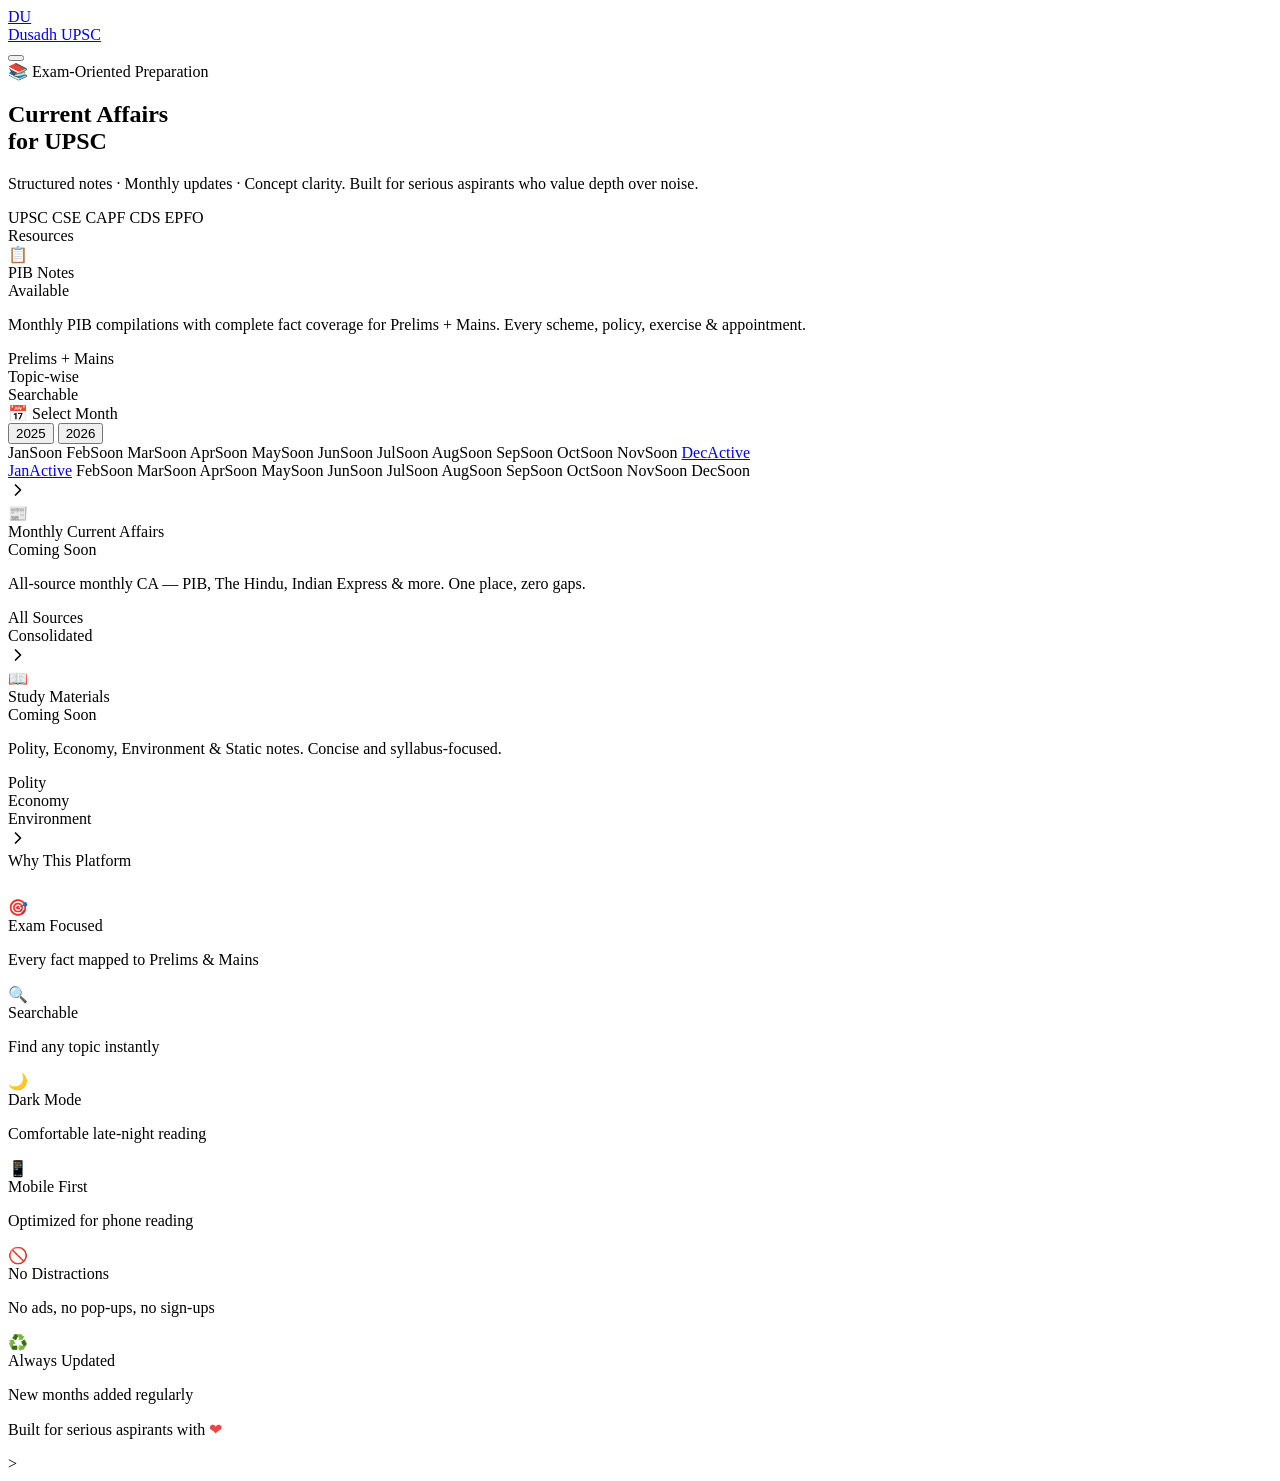
==== index.html @ 3d3531e3 "Add files via upload" ====
<!DOCTYPE html>
<html lang="en" data-theme="light">
<head>
    <meta charset="UTF-8">
    <meta name="viewport" content="width=device-width, initial-scale=1.0">
    <title>Current Affairs for UPSC</title>
    <link href="https://fonts.googleapis.com/css2?family=DM+Sans:ital,opsz,wght@0,9..40,300;0,9..40,400;0,9..40,500;0,9..40,600;0,9..40,700;1,9..40,400&family=Merriweather:wght@400;700;900&display=swap" rel="stylesheet">
    <link rel="stylesheet" href="css/style.css">
</head>
<body>

    <header class="header">
        <div class="header-inner">
            <a href="index.html" class="logo">
                <div class="logo-icon">DU</div>
                <div class="logo-text">Dusadh <span>UPSC</span></div>
            </a>
            <button class="theme-toggle" onclick="toggleTheme()" aria-label="Toggle theme"></button>
        </div>
    </header>

    <section class="hero">
        <div class="hero-badge">📚 Exam-Oriented Preparation</div>
        <h1>Current Affairs<br>for <span>UPSC</span></h1>
        <p class="hero-desc">Structured notes · Monthly updates · Concept clarity. Built for serious aspirants who value depth over noise.</p>
        <div class="hero-exams">
            <span class="exam-pill">UPSC CSE</span>
            <span class="exam-pill">CAPF</span>
            <span class="exam-pill">CDS</span>
            <span class="exam-pill">EPFO</span>
        </div>
    </section>

    <div class="divider"><div class="divider-inner"><div class="divider-line"></div><span class="divider-text">Resources</span><div class="divider-line"></div></div></div>

    <section class="cards-section">
        <div class="cards-grid">

            <!-- ==================== PIB NOTES CARD ==================== -->
            <div class="card">
                <div class="card-icon">📋</div>
                <div class="card-body">
                    <div class="card-header">
                        <div class="card-title">PIB Notes</div>
                        <span class="card-status live">Available</span>
                    </div>
                    <p class="card-desc">Monthly PIB compilations with complete fact coverage for Prelims + Mains. Every scheme, policy, exercise &amp; appointment.</p>
                    <div class="card-meta">
                        <div class="card-meta-item"><div class="card-meta-dot"></div>Prelims + Mains</div>
                        <div class="card-meta-item"><div class="card-meta-dot"></div>Topic-wise</div>
                        <div class="card-meta-item"><div class="card-meta-dot"></div>Searchable</div>
                    </div>

                    <!--
                    =============================================
                    MONTH CALENDAR
                    When adding a new month:
                    1. Change 'disabled' span → <a> tag with class 'active'
                    2. Change old 'active' → class 'done'
                    3. Update href to your file name
                    =============================================
                    -->
                    <div class="month-cal">
                        <div class="month-cal-label">📅 Select Month</div>
                        <div class="year-selector">
                            <button class="year-btn" onclick="switchYear('2025')">2025</button>
                            <button class="year-btn active" onclick="switchYear('2026')">2026</button>
                        </div>

                        <div class="year-panel" id="year-2025">
                            <span class="m-btn disabled"><span class="mn">Jan</span><span class="ms">Soon</span></span>
                            <span class="m-btn disabled"><span class="mn">Feb</span><span class="ms">Soon</span></span>
                            <span class="m-btn disabled"><span class="mn">Mar</span><span class="ms">Soon</span></span>
                            <span class="m-btn disabled"><span class="mn">Apr</span><span class="ms">Soon</span></span>
                            <span class="m-btn disabled"><span class="mn">May</span><span class="ms">Soon</span></span>
                            <span class="m-btn disabled"><span class="mn">Jun</span><span class="ms">Soon</span></span>
                            <span class="m-btn disabled"><span class="mn">Jul</span><span class="ms">Soon</span></span>
                            <span class="m-btn disabled"><span class="mn">Aug</span><span class="ms">Soon</span></span>
                            <span class="m-btn disabled"><span class="mn">Sep</span><span class="ms">Soon</span></span>
                            <span class="m-btn disabled"><span class="mn">Oct</span><span class="ms">Soon</span></span>
                            <span class="m-btn disabled"><span class="mn">Nov</span><span class="ms">Soon</span></span>
                            <a href="december.html" class="m-btn active"><span class="mn">Dec</span><span class="ms">Active</span></a>
                            </div>

                        <div class="year-panel visible" id="year-2026">
                            <a href="january.html" class="m-btn active"><span class="mn">Jan</span><span class="ms">Active</span></a>
                            <span class="m-btn disabled"><span class="mn">Feb</span><span class="ms">Soon</span></span>
                            <span class="m-btn disabled"><span class="mn">Mar</span><span class="ms">Soon</span></span>
                            <span class="m-btn disabled"><span class="mn">Apr</span><span class="ms">Soon</span></span>
                            <span class="m-btn disabled"><span class="mn">May</span><span class="ms">Soon</span></span>
                            <span class="m-btn disabled"><span class="mn">Jun</span><span class="ms">Soon</span></span>
                            <span class="m-btn disabled"><span class="mn">Jul</span><span class="ms">Soon</span></span>
                            <span class="m-btn disabled"><span class="mn">Aug</span><span class="ms">Soon</span></span>
                            <span class="m-btn disabled"><span class="mn">Sep</span><span class="ms">Soon</span></span>
                            <span class="m-btn disabled"><span class="mn">Oct</span><span class="ms">Soon</span></span>
                            <span class="m-btn disabled"><span class="mn">Nov</span><span class="ms">Soon</span></span>
                            <span class="m-btn disabled"><span class="mn">Dec</span><span class="ms">Soon</span></span>
                        </div>
                    </div>
                </div>
                <div class="card-arrow"><svg width="20" height="20" viewBox="0 0 24 24" fill="none" stroke="currentColor" stroke-width="2" stroke-linecap="round" stroke-linejoin="round"><polyline points="9 18 15 12 9 6"/></svg></div>
            </div>

            <!-- ==================== MONTHLY CA CARD ==================== -->
            <div class="card disabled">
                <div class="card-icon">📰</div>
                <div class="card-body">
                    <div class="card-header">
                        <div class="card-title">Monthly Current Affairs</div>
                        <span class="card-status soon">Coming Soon</span>
                    </div>
                    <p class="card-desc">All-source monthly CA — PIB, The Hindu, Indian Express &amp; more. One place, zero gaps.</p>
                    <div class="card-meta">
                        <div class="card-meta-item"><div class="card-meta-dot"></div>All Sources</div>
                        <div class="card-meta-item"><div class="card-meta-dot"></div>Consolidated</div>
                    </div>
                </div>
                <div class="card-arrow"><svg width="20" height="20" viewBox="0 0 24 24" fill="none" stroke="currentColor" stroke-width="2" stroke-linecap="round" stroke-linejoin="round"><polyline points="9 18 15 12 9 6"/></svg></div>
            </div>

            <!-- ==================== STUDY MATERIALS CARD ==================== -->
            <div class="card disabled">
                <div class="card-icon">📖</div>
                <div class="card-body">
                    <div class="card-header">
                        <div class="card-title">Study Materials</div>
                        <span class="card-status soon">Coming Soon</span>
                    </div>
                    <p class="card-desc">Polity, Economy, Environment &amp; Static notes. Concise and syllabus-focused.</p>
                    <div class="card-meta">
                        <div class="card-meta-item"><div class="card-meta-dot"></div>Polity</div>
                        <div class="card-meta-item"><div class="card-meta-dot"></div>Economy</div>
                        <div class="card-meta-item"><div class="card-meta-dot"></div>Environment</div>
                    </div>
                </div>
                <div class="card-arrow"><svg width="20" height="20" viewBox="0 0 24 24" fill="none" stroke="currentColor" stroke-width="2" stroke-linecap="round" stroke-linejoin="round"><polyline points="9 18 15 12 9 6"/></svg></div>
            </div>

        </div>
    </section>

    <div class="divider"><div class="divider-inner"><div class="divider-line"></div><span class="divider-text">Why This Platform</span><div class="divider-line"></div></div></div>

    <section class="features" style="padding-top: 28px;">
        <div class="features-grid">
            <div class="feat"><div class="feat-icon">🎯</div><div><div class="feat-title">Exam Focused</div><p class="feat-desc">Every fact mapped to Prelims &amp; Mains</p></div></div>
            <div class="feat"><div class="feat-icon">🔍</div><div><div class="feat-title">Searchable</div><p class="feat-desc">Find any topic instantly</p></div></div>
            <div class="feat"><div class="feat-icon">🌙</div><div><div class="feat-title">Dark Mode</div><p class="feat-desc">Comfortable late-night reading</p></div></div>
            <div class="feat"><div class="feat-icon">📱</div><div><div class="feat-title">Mobile First</div><p class="feat-desc">Optimized for phone reading</p></div></div>
            <div class="feat"><div class="feat-icon">🚫</div><div><div class="feat-title">No Distractions</div><p class="feat-desc">No ads, no pop-ups, no sign-ups</p></div></div>
            <div class="feat"><div class="feat-icon">♻️</div><div><div class="feat-title">Always Updated</div><p class="feat-desc">New months added regularly</p></div></div>
        </div>
    </section>

        <footer class="footer">
        <p>Built for serious aspirants with <span style="color:#EF4444">❤︎</span></p>
    </footer>

    <script src="js/script.js"></script>>

</body>
</html>
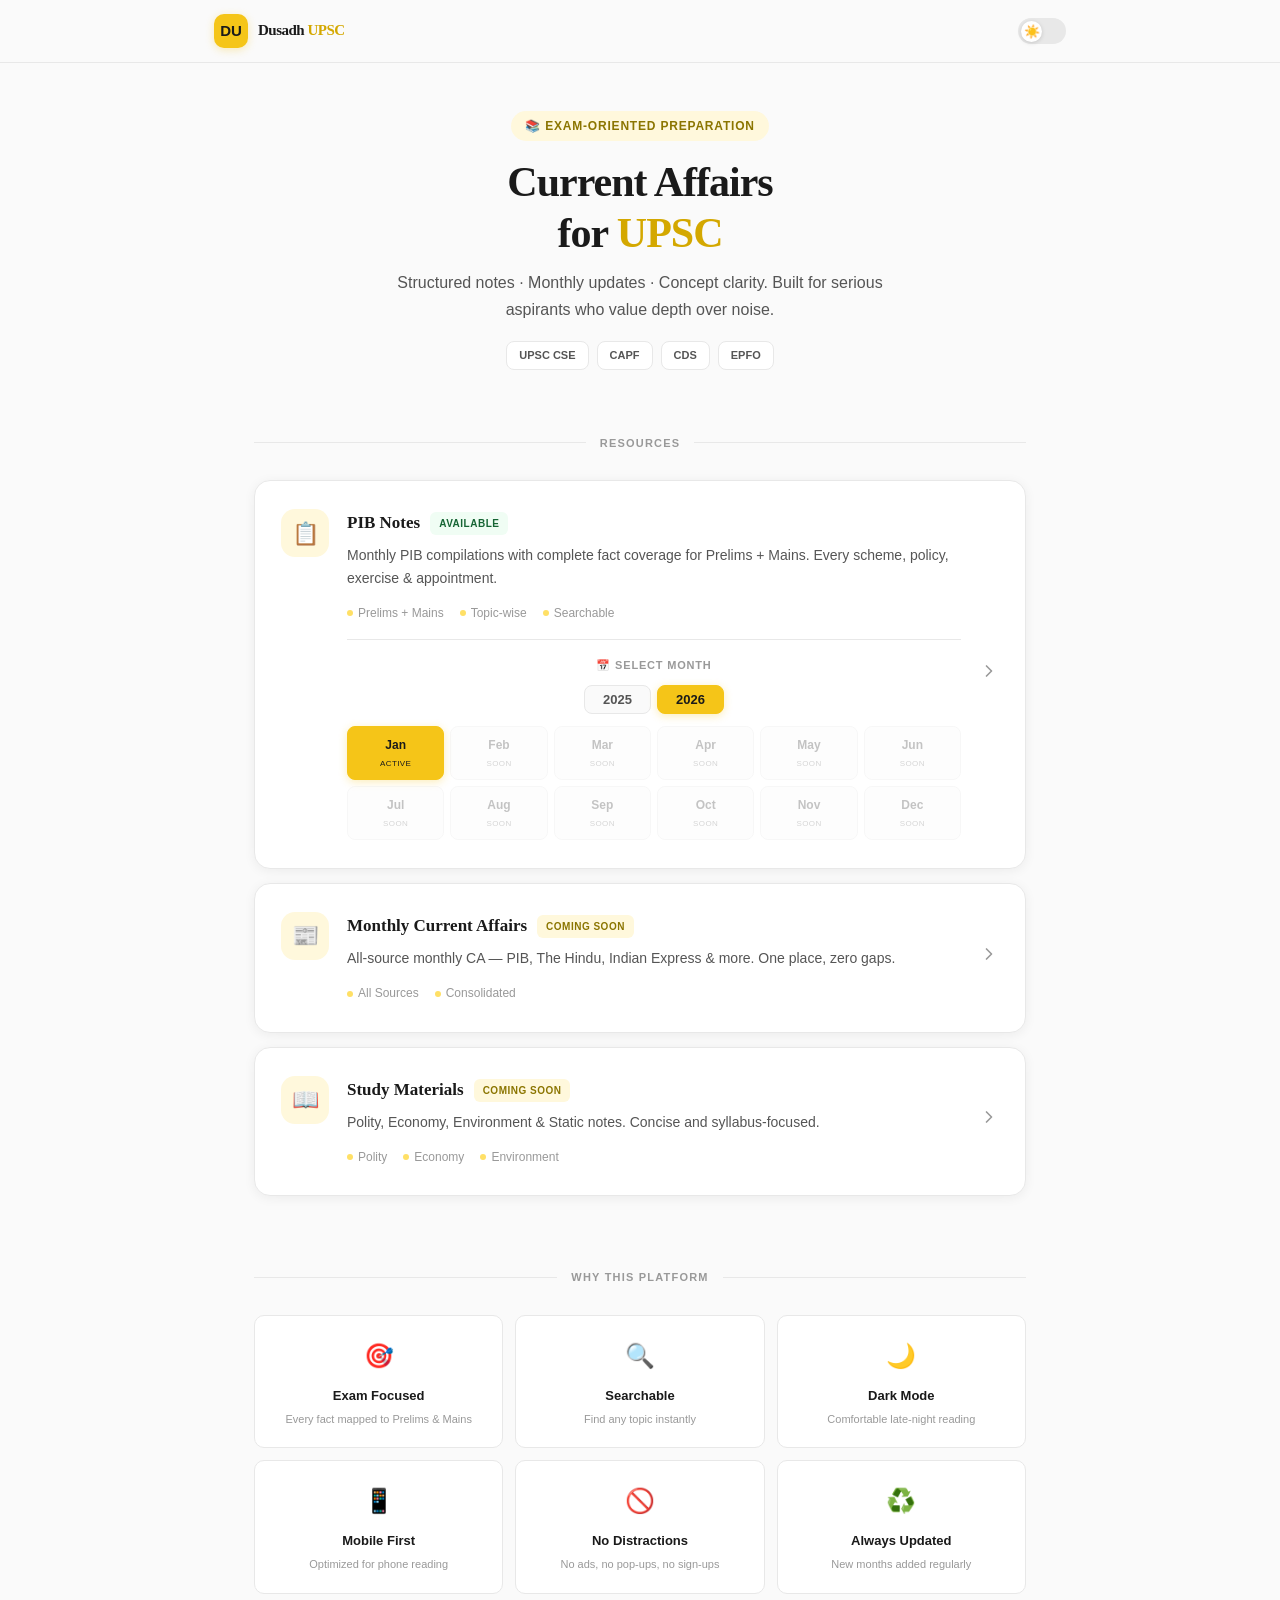
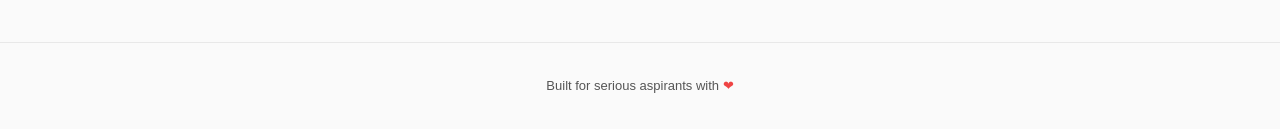
==== commit 45e01308: "Update stylesheet and script links in index.html" ====
--- a/index.html
+++ b/index.html
@@ -5,7 +5,7 @@
     <meta name="viewport" content="width=device-width, initial-scale=1.0">
     <title>Current Affairs for UPSC</title>
     <link href="https://fonts.googleapis.com/css2?family=DM+Sans:ital,opsz,wght@0,9..40,300;0,9..40,400;0,9..40,500;0,9..40,600;0,9..40,700;1,9..40,400&family=Merriweather:wght@400;700;900&display=swap" rel="stylesheet">
-    <link rel="stylesheet" href="css/style.css">
+    <link rel="stylesheet" href="style.css">
 </head>
 <body>
 
@@ -156,7 +156,7 @@
         <p>Built for serious aspirants with <span style="color:#EF4444">❤︎</span></p>
     </footer>
 
-    <script src="js/script.js"></script>>
+    <script src="script.js"></script>
 
 </body>
-</html>+</html>
--- a/style.css
+++ b/style.css
@@ -0,0 +1,452 @@
+:root {
+            --bg: #FAFAFA;
+            --bg-card: #FFFFFF;
+            --bg-dropdown: #FFFDF5;
+            --text: #1A1A1A;
+            --text-secondary: #555555;
+            --text-muted: #999999;
+            --border: #E8E8E8;
+            --accent: #F5C518;
+            --accent-light: #FFF8DC;
+            --accent-mid: #FFE066;
+            --accent-dark: #D4A800;
+            --accent-deep: #8B7500;
+            --shadow: 0 2px 12px rgba(0,0,0,0.06);
+            --shadow-hover: 0 4px 20px rgba(0,0,0,0.1);
+            --radius: 16px;
+            --radius-sm: 10px;
+            --tag-bg: #FFF8DC;
+            --tag-text: #8B7500;
+            --icon-bg: #FFF3B0;
+            --toggle-bg: #E8E8E8;
+        }
+        [data-theme="dark"] {
+            --bg: #111111;
+            --bg-card: #1A1A1A;
+            --bg-dropdown: #222222;
+            --text: #F0F0F0;
+            --text-secondary: #AAAAAA;
+            --text-muted: #666666;
+            --border: #333333;
+            --accent: #F5C518;
+            --accent-light: #3D3500;
+            --accent-mid: #6B5E00;
+            --accent-dark: #FFD43B;
+            --accent-deep: #FFE066;
+            --shadow: 0 2px 12px rgba(0,0,0,0.3);
+            --shadow-hover: 0 4px 20px rgba(0,0,0,0.4);
+            --tag-bg: #2A2500;
+            --tag-text: #FFE066;
+            --icon-bg: #2A2500;
+            --toggle-bg: #333333;
+        }
+        *{margin:0;padding:0;box-sizing:border-box}
+        body{font-family:'DM Sans',sans-serif;background:var(--bg);color:var(--text);line-height:1.7;transition:background .3s,color .3s;min-height:100vh}
+        .header{position:sticky;top:0;z-index:100;background:var(--bg);border-bottom:1px solid var(--border);backdrop-filter:blur(20px)}
+        .header-inner{max-width:900px;margin:0 auto;padding:14px 24px;display:flex;justify-content:space-between;align-items:center}
+        .logo{display:flex;align-items:center;gap:10px;text-decoration:none;color:var(--text)}
+        .logo-icon{width:34px;height:34px;min-width:34px;background:var(--accent);border-radius:10px;display:flex;align-items:center;justify-content:center;font-size:15px;font-weight:700;color:#1A1A1A;box-shadow:0 2px 8px rgba(245,197,24,0.3)}
+        .logo-text{font-family:'Merriweather',serif;font-weight:900;font-size:15px;letter-spacing:-0.5px;white-space:nowrap}
+        .logo-text span{color:var(--accent-dark)}
+        .header-controls{display:flex;align-items:center;gap:12px}
+        .theme-toggle{width:48px;height:26px;background:var(--toggle-bg);border-radius:13px;border:none;cursor:pointer;position:relative;transition:background .3s}        .theme-toggle::after{content:'☀️';font-size:13px;position:absolute;left:3px;top:2.5px;width:21px;height:21px;background:var(--bg-card);border-radius:50%;display:flex;align-items:center;justify-content:center;transition:transform .3s,background .3s;box-shadow:0 1px 4px rgba(0,0,0,0.15)}
+        [data-theme="dark"] .theme-toggle::after{content:'🌙';transform:translateX(22px)}
+        .expand-all-btn{font-family:'DM Sans',sans-serif;font-size:13px;font-weight:500;padding:6px 14px;border-radius:8px;border:1px solid var(--border);background:var(--bg-card);color:var(--text-secondary);cursor:pointer;transition:all .2s}
+        .expand-all-btn:hover{border-color:var(--accent);color:var(--accent-dark)}
+        .hero{max-width:900px;margin:0 auto;padding:48px 24px 32px;text-align:center}
+        .hero-badge{display:inline-flex;align-items:center;gap:6px;background:var(--accent-light);color:var(--tag-text);font-size:12px;font-weight:600;padding:5px 14px;border-radius:20px;text-transform:uppercase;letter-spacing:.8px;margin-bottom:16px}
+        .hero h1{font-family:'Merriweather',serif;font-size:clamp(28px,5vw,42px);font-weight:900;line-height:1.2;margin-bottom:12px;letter-spacing:-1px}
+        .hero h1 span{color:var(--accent-dark)}
+        .hero p{color:var(--text-secondary);font-size:16px;max-width:520px;margin:0 auto}
+        
+        .main{max-width:900px;margin:0 auto;padding:0 24px 80px}
+        .search-wrap{position:relative;max-width:400px;margin:0 auto 32px}
+        .search-input{width:100%;padding:12px 16px 12px 44px;border:1px solid var(--border);border-radius:12px;background:var(--bg-card);color:var(--text);font-family:'DM Sans',sans-serif;font-size:14px;outline:none;transition:border-color .2s,box-shadow .2s}
+        .search-input::placeholder{color:var(--text-secondary)}
+        .search-input:focus{border-color:var(--accent);box-shadow:0 0 0 3px rgba(245,197,24,0.15)}
+        .search-icon{position:absolute;left:14px;top:50%;transform:translateY(-50%);color:var(--text-secondary)}
+        .topic-card{background:var(--bg-card);border:1px solid var(--border);border-radius:var(--radius);margin-bottom:12px;overflow:hidden;box-shadow:var(--shadow);transition:box-shadow .3s,border-color .3s;animation:fadeUp .4s ease both}
+        .topic-card:hover{box-shadow:var(--shadow-hover)}
+        .topic-card.open{border-color:var(--accent)}
+        @keyframes fadeUp{from{opacity:0;transform:translateY(12px)}to{opacity:1;transform:translateY(0)}}
+        .topic-header{display:flex;align-items:center;gap:14px;padding:16px 20px;cursor:pointer;user-select:none;transition:background .2s}
+        .topic-header:hover{background:var(--accent-light)}
+        .topic-num{width:38px;height:38px;min-width:38px;background:var(--icon-bg);border-radius:var(--radius-sm);display:flex;align-items:center;justify-content:center;font-weight:700;font-size:14px;color:var(--accent-deep);transition:background .2s}
+        .topic-card.open .topic-num{background:var(--accent);color:#1A1A1A}
+        .topic-title-group{flex:1}
+        .topic-title{font-family:'Merriweather',serif;font-size:15px;font-weight:700;line-height:1.3}
+        .topic-subtitle{font-size:13px;color:var(--text-secondary);margin-top:2px}
+        .topic-tag{font-size:11px;font-weight:600;padding:3px 10px;border-radius:6px;background:var(--tag-bg);color:var(--tag-text);text-transform:uppercase;letter-spacing:.5px;white-space:nowrap}
+        .topic-chevron{width:24px;height:24px;display:flex;align-items:center;justify-content:center;transition:transform .3s;color:var(--text-secondary)}
+        .topic-card.open .topic-chevron{transform:rotate(180deg);color:var(--accent-dark)}
+        .topic-chevron svg{width:16px;height:16px}
+        .topic-content{max-height:0;overflow:hidden;transition:max-height .4s ease}
+        .topic-content-inner{padding:0 20px 20px;padding-left:72px}
+        .topic-content ul{list-style:none;display:flex;flex-direction:column;gap:8px}
+        .topic-content li{position:relative;padding-left:18px;font-size:14px;color:var(--text);line-height:1.65}
+        .topic-content li::before{content:'';position:absolute;left:0;top:9px;width:6px;height:6px;border-radius:50%;background:var(--accent)}
+        .topic-content li strong{color:var(--accent-deep);font-weight:600}
+        [data-theme="dark"] .topic-content li strong{color:var(--accent-dark)}
+        .subtopic{margin-top:12px;border:1px solid var(--border);border-radius:var(--radius-sm);overflow:hidden;background:var(--bg-dropdown)}
+        .subtopic-header{display:flex;align-items:center;gap:10px;padding:10px 14px;cursor:pointer;font-size:13px;font-weight:600;color:var(--accent-deep);transition:background .2s}
+        [data-theme="dark"] .subtopic-header{color:var(--accent-mid)}
+        .subtopic-header:hover{background:var(--accent-light)}
+        .subtopic-dot{width:8px;height:8px;border-radius:50%;background:var(--accent-mid);flex-shrink:0}
+        .subtopic-chevron{margin-left:auto;transition:transform .3s;font-size:12px}
+        .subtopic.open .subtopic-chevron{transform:rotate(180deg)}
+        .subtopic-content{max-height:0;overflow:hidden;transition:max-height .35s ease}
+        .subtopic-content-inner{padding:0 14px 12px 32px}
+        .subtopic-content ul{list-style:none;display:flex;flex-direction:column;gap:6px}
+        .subtopic-content li{padding-left:14px;font-size:13px;line-height:1.6}
+        .subtopic-content li::before{width:5px;height:5px;top:8px;background:var(--accent-mid)}
+        .footer{text-align:center;padding:32px 24px;border-top:1px solid var(--border);color:var(--text-secondary);font-size:13px}
+        ::-webkit-scrollbar{width:6px}
+        ::-webkit-scrollbar-track{background:transparent}
+        ::-webkit-scrollbar-thumb{background:var(--border);border-radius:3px}
+        @media(max-width:600px){
+            .topic-content-inner{padding-left:20px}
+            .topic-header{padding:14px 16px;gap:10px}
+            .topic-tag{display:none}
+            .header-inner{padding:12px 16px}
+            
+        }
+        .hidden{display:none!important}
+
+        /* ===== INDEX PAGE STYLES ===== */
+
+.hero-desc {
+    color: var(--text-secondary);
+    font-size: 15px;
+    max-width: 500px;
+    margin: 0 auto 8px;
+    line-height: 1.65;
+}
+
+.hero-exams {
+    display: flex;
+    justify-content: center;
+    gap: 8px;
+    flex-wrap: wrap;
+    margin-top: 18px;
+}
+
+.exam-pill {
+    font-size: 11px;
+    font-weight: 600;
+    padding: 4px 12px;
+    border-radius: 8px;
+    background: var(--bg-card);
+    border: 1px solid var(--border);
+    color: var(--text-secondary);
+}
+
+.divider {
+    max-width: 820px;
+    margin: 32px auto 0;
+    padding: 0 24px;
+}
+
+.divider-inner {
+    display: flex;
+    align-items: center;
+    gap: 14px;
+}
+
+.divider-line {
+    flex: 1;
+    height: 1px;
+    background: var(--border);
+}
+
+.divider-text {
+    font-size: 11px;
+    font-weight: 600;
+    text-transform: uppercase;
+    letter-spacing: 1.2px;
+    color: var(--text-muted);
+    white-space: nowrap;
+}
+
+.cards-section {
+    max-width: 820px;
+    margin: 0 auto;
+    padding: 28px 24px 40px;
+}
+
+.cards-grid {
+    display: grid;
+    grid-template-columns: 1fr;
+    gap: 14px;
+}
+
+.card {
+    background: var(--bg-card);
+    border: 1px solid var(--border);
+    border-radius: var(--radius);
+    padding: 28px 26px;
+    text-decoration: none;
+    color: var(--text);
+    display: flex;
+    gap: 18px;
+    align-items: flex-start;
+    transition: all 0.25s ease;
+    box-shadow: var(--shadow);
+    overflow: hidden;
+    animation: fadeUp 0.5s ease both;
+}
+
+.card:nth-child(2) { animation-delay: 0.1s; }
+.card:nth-child(3) { animation-delay: 0.2s; }
+
+.card:hover {
+    border-color: var(--accent-dark);
+    box-shadow: var(--shadow-hover);
+    transform: translateY(-2px);
+}
+
+.card.disabled {
+    opacity: 0.5;
+    pointer-events: none;
+}
+
+.card-icon {
+    width: 48px;
+    height: 48px;
+    min-width: 48px;
+    background: var(--accent-light);
+    border-radius: 14px;
+    display: flex;
+    align-items: center;
+    justify-content: center;
+    font-size: 22px;
+    transition: background 0.2s;
+}
+
+.card:hover .card-icon { background: var(--accent); }
+
+.card-body { flex: 1; }
+
+.card-header {
+    display: flex;
+    align-items: center;
+    gap: 10px;
+    margin-bottom: 6px;
+    flex-wrap: wrap;
+}
+
+.card-title {
+    font-family: 'Merriweather', serif;
+    font-size: 17px;
+    font-weight: 700;
+}
+
+.card-status {
+    font-size: 10px;
+    font-weight: 700;
+    padding: 3px 9px;
+    border-radius: 6px;
+    text-transform: uppercase;
+    letter-spacing: 0.5px;
+}
+
+.card-status.live {
+    background: #F0FDF4;
+    color: #166534;
+}
+
+[data-theme="dark"] .card-status.live {
+    background: #0A1F0D;
+    color: #4ADE80;
+}
+
+.card-status.soon {
+    background: var(--accent-light);
+    color: var(--tag-text);
+}
+
+.card-desc {
+    font-size: 14px;
+    color: var(--text-secondary);
+    line-height: 1.6;
+    margin-bottom: 14px;
+}
+
+.card-meta {
+    display: flex;
+    gap: 16px;
+    flex-wrap: wrap;
+}
+
+.card-meta-item {
+    display: flex;
+    align-items: center;
+    gap: 5px;
+    font-size: 12px;
+    color: var(--text-muted);
+    font-weight: 500;
+}
+
+.card-meta-dot {
+    width: 6px;
+    height: 6px;
+    border-radius: 50%;
+    background: var(--accent-mid);
+}
+
+.card-arrow {
+    align-self: center;
+    color: var(--text-muted);
+    transition: color 0.2s, transform 0.2s;
+    flex-shrink: 0;
+}
+
+.card:hover .card-arrow {
+    color: var(--accent-dark);
+    transform: translateX(3px);
+}
+
+.month-cal {
+    margin-top: 16px;
+    padding-top: 16px;
+    border-top: 1px solid var(--border);
+}
+
+.month-cal-label {
+    font-size: 11px;
+    font-weight: 600;
+    text-transform: uppercase;
+    letter-spacing: 0.8px;
+    color: var(--text-muted);
+    margin-bottom: 10px;
+    text-align: center;
+}
+
+.year-selector {
+    display: flex;
+    justify-content: center;
+    gap: 6px;
+    margin-bottom: 12px;
+}
+
+.year-btn {
+    font-family: 'DM Sans', sans-serif;
+    font-size: 13px;
+    font-weight: 600;
+    padding: 6px 18px;
+    border-radius: 8px;
+    border: 1px solid var(--border);
+    background: var(--bg);
+    color: var(--text-secondary);
+    cursor: pointer;
+    transition: all 0.2s;
+}
+
+.year-btn:hover {
+    border-color: var(--accent);
+    background: var(--accent-light);
+}
+
+.year-btn.active {
+    background: var(--accent);
+    border-color: var(--accent);
+    color: #1A1A1A;
+    box-shadow: 0 2px 8px rgba(245,197,24,0.3);
+}
+
+.year-panel { display: none; }
+
+.year-panel.visible {
+    display: grid;
+    grid-template-columns: repeat(6, 1fr);
+    gap: 6px;
+}
+
+.m-btn {
+    display: flex;
+    flex-direction: column;
+    align-items: center;
+    padding: 8px 4px;
+    border-radius: 8px;
+    border: 1px solid var(--border);
+    background: var(--bg);
+    text-decoration: none;
+    color: var(--text-secondary);
+    font-family: 'DM Sans', sans-serif;
+    transition: all 0.2s;
+}
+
+.m-btn:hover {
+    border-color: var(--accent);
+    background: var(--accent-light);
+}
+
+.m-btn.active {
+    border-color: var(--accent);
+    background: var(--accent);
+    color: #1A1A1A;
+    box-shadow: 0 2px 8px rgba(245,197,24,0.3);
+}
+
+.m-btn.done {
+    border-color: var(--accent-mid);
+    background: var(--accent-light);
+}
+
+.m-btn.disabled {
+    opacity: 0.35;
+    pointer-events: none;
+}
+
+.m-btn .mn { font-size: 12px; font-weight: 600; }
+
+.m-btn .ms {
+    font-size: 8px;
+    font-weight: 500;
+    text-transform: uppercase;
+    letter-spacing: 0.4px;
+    margin-top: 2px;
+    opacity: 0.7;
+}
+
+.m-btn.active .ms { opacity: 1; }
+
+.m-btn.done .ms { color: var(--accent-deep); }
+
+[data-theme="dark"] .m-btn.done .ms { color: var(--accent-mid); }
+
+.features {
+    max-width: 820px;
+    margin: 0 auto;
+    padding: 0 24px 48px;
+}
+
+.features-grid {
+    display: grid;
+    grid-template-columns: repeat(3, 1fr);
+    gap: 12px;
+}
+
+.feat {
+    text-align: center;
+    padding: 20px 14px;
+    border-radius: var(--radius-sm);
+    border: 1px solid var(--border);
+    background: var(--bg-card);
+}
+
+.feat-icon { font-size: 24px; margin-bottom: 8px; }
+.feat-title { font-size: 13px; font-weight: 600; margin-bottom: 4px; }
+.feat-desc { font-size: 11px; color: var(--text-muted); line-height: 1.5; }
+
+.footer strong { color: var(--text-secondary); }
+
+@media (max-width: 600px) {
+    .cards-section { padding: 20px 16px 32px; }
+    .card { padding: 22px 18px; flex-direction: column; gap: 14px; }
+    .card-arrow { display: none; }
+    .year-panel.visible { grid-template-columns: repeat(4, 1fr); }
+    .features-grid { grid-template-columns: 1fr; gap: 10px; }
+    .feat { display: flex; align-items: center; gap: 12px; text-align: left; padding: 14px 16px; }
+    .feat-icon { margin-bottom: 0; font-size: 20px; }
+    .feat-desc { display: none; }
+}
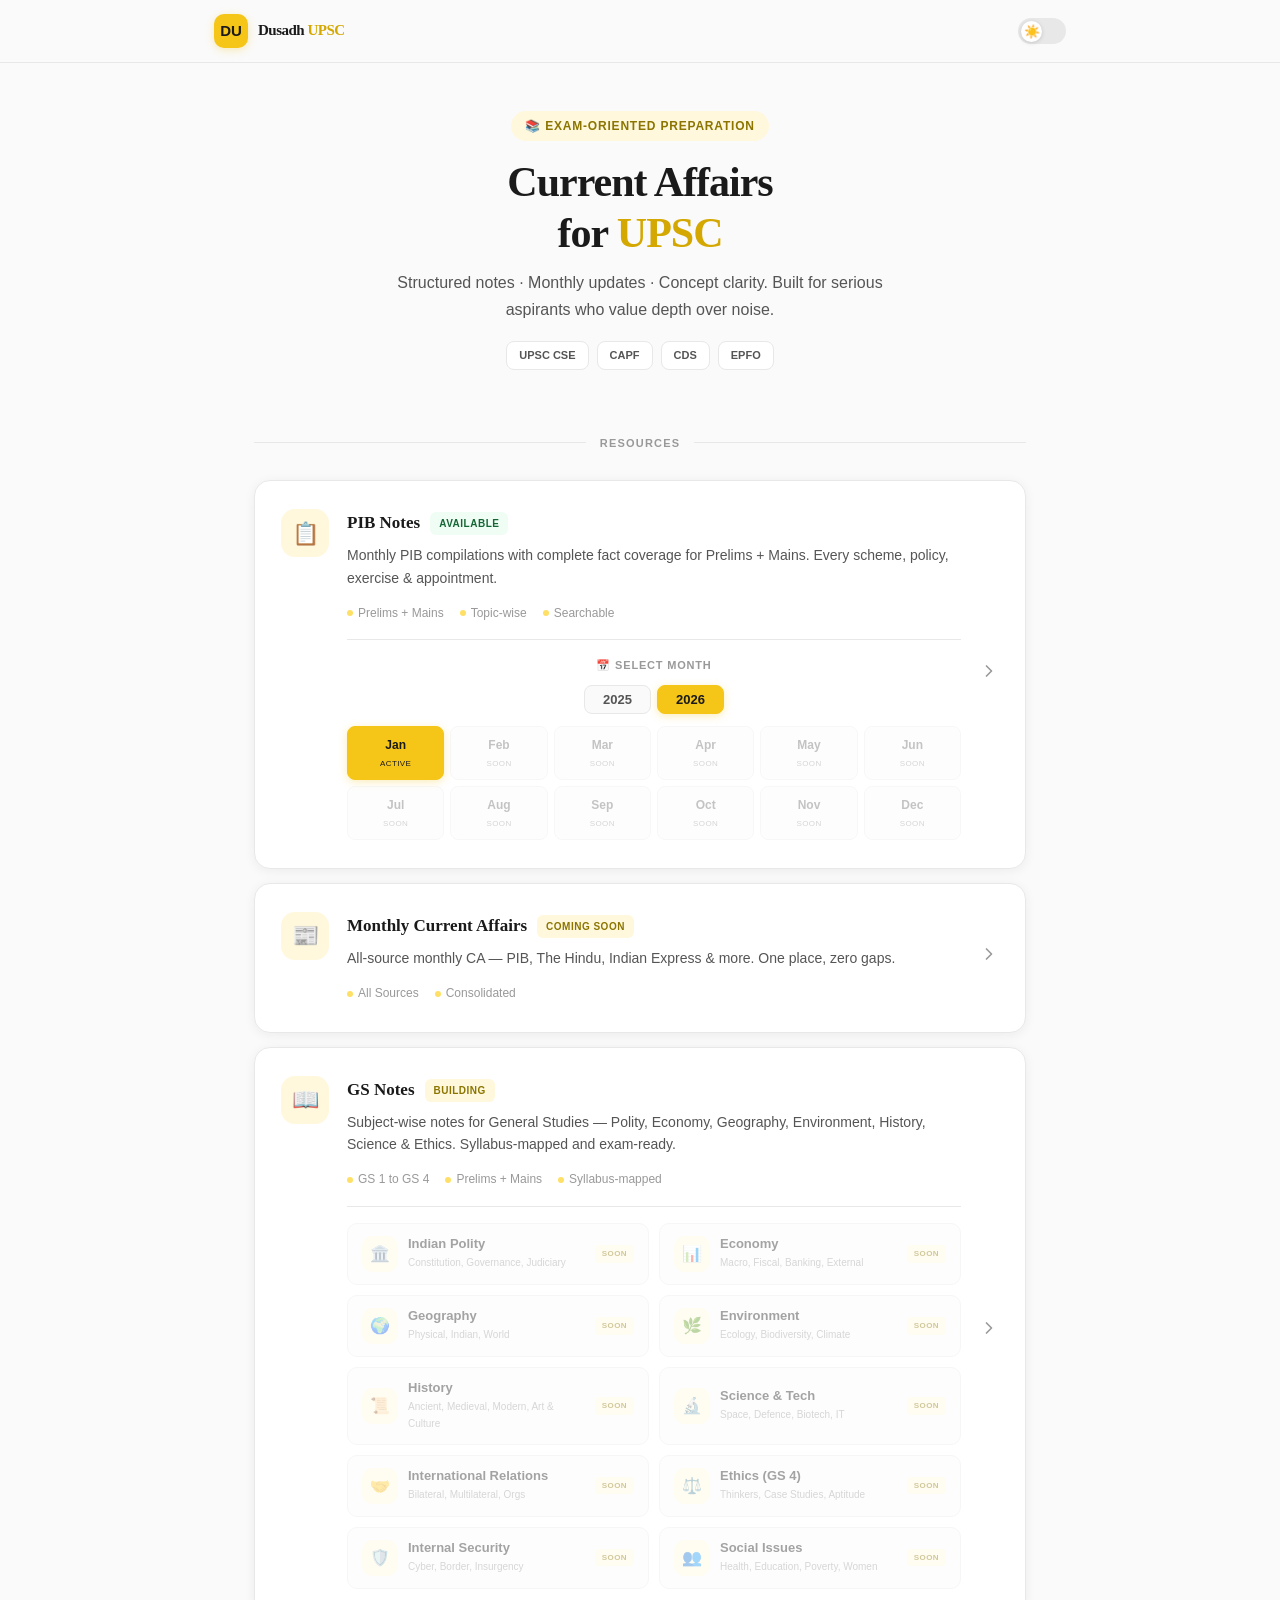
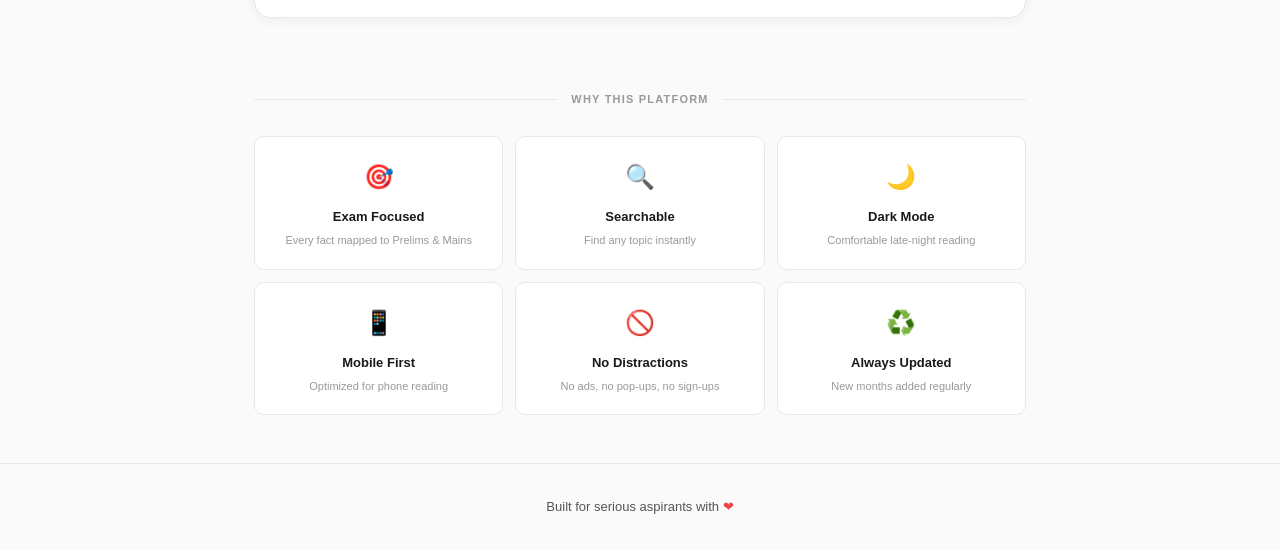
==== commit b28c245d: "Replace Study Materials card with GS Notes card" ====
--- a/index.html
+++ b/index.html
@@ -118,19 +118,124 @@
                 <div class="card-arrow"><svg width="20" height="20" viewBox="0 0 24 24" fill="none" stroke="currentColor" stroke-width="2" stroke-linecap="round" stroke-linejoin="round"><polyline points="9 18 15 12 9 6"/></svg></div>
             </div>
 
-            <!-- ==================== STUDY MATERIALS CARD ==================== -->
-            <div class="card disabled">
+                        <!-- ==================== GS NOTES CARD ==================== -->
+            <div class="card">
                 <div class="card-icon">📖</div>
                 <div class="card-body">
                     <div class="card-header">
-                        <div class="card-title">Study Materials</div>
-                        <span class="card-status soon">Coming Soon</span>
-                    </div>
-                    <p class="card-desc">Polity, Economy, Environment &amp; Static notes. Concise and syllabus-focused.</p>
+                        <div class="card-title">GS Notes</div>
+                        <span class="card-status soon">Building</span>
+                    </div>
+                    <p class="card-desc">Subject-wise notes for General Studies — Polity, Economy, Geography, Environment, History, Science &amp; Ethics. Syllabus-mapped and exam-ready.</p>
                     <div class="card-meta">
-                        <div class="card-meta-item"><div class="card-meta-dot"></div>Polity</div>
-                        <div class="card-meta-item"><div class="card-meta-dot"></div>Economy</div>
-                        <div class="card-meta-item"><div class="card-meta-dot"></div>Environment</div>
+                        <div class="card-meta-item"><div class="card-meta-dot"></div>GS 1 to GS 4</div>
+                        <div class="card-meta-item"><div class="card-meta-dot"></div>Prelims + Mains</div>
+                        <div class="card-meta-item"><div class="card-meta-dot"></div>Syllabus-mapped</div>
+                    </div>
+
+                    <!-- GS Subject Grid -->
+                    <div class="gs-grid">
+
+                        <!-- Indian Polity -->
+                        <span class="gs-item disabled">
+                            <div class="gs-icon">🏛️</div>
+                            <div class="gs-info">
+                                <div class="gs-name">Indian Polity</div>
+                                <div class="gs-sub">Constitution, Governance, Judiciary</div>
+                            </div>
+                            <span class="gs-status soon">Soon</span>
+                        </span>
+
+                        <!-- Economy -->
+                        <span class="gs-item disabled">
+                            <div class="gs-icon">📊</div>
+                            <div class="gs-info">
+                                <div class="gs-name">Economy</div>
+                                <div class="gs-sub">Macro, Fiscal, Banking, External</div>
+                            </div>
+                            <span class="gs-status soon">Soon</span>
+                        </span>
+
+                        <!-- Geography -->
+                        <span class="gs-item disabled">
+                            <div class="gs-icon">🌍</div>
+                            <div class="gs-info">
+                                <div class="gs-name">Geography</div>
+                                <div class="gs-sub">Physical, Indian, World</div>
+                            </div>
+                            <span class="gs-status soon">Soon</span>
+                        </span>
+
+                        <!-- Environment -->
+                        <span class="gs-item disabled">
+                            <div class="gs-icon">🌿</div>
+                            <div class="gs-info">
+                                <div class="gs-name">Environment</div>
+                                <div class="gs-sub">Ecology, Biodiversity, Climate</div>
+                            </div>
+                            <span class="gs-status soon">Soon</span>
+                        </span>
+
+                        <!-- History -->
+                        <span class="gs-item disabled">
+                            <div class="gs-icon">📜</div>
+                            <div class="gs-info">
+                                <div class="gs-name">History</div>
+                                <div class="gs-sub">Ancient, Medieval, Modern, Art & Culture</div>
+                            </div>
+                            <span class="gs-status soon">Soon</span>
+                        </span>
+
+                        <!-- Science & Tech -->
+                        <span class="gs-item disabled">
+                            <div class="gs-icon">🔬</div>
+                            <div class="gs-info">
+                                <div class="gs-name">Science &amp; Tech</div>
+                                <div class="gs-sub">Space, Defence, Biotech, IT</div>
+                            </div>
+                            <span class="gs-status soon">Soon</span>
+                        </span>
+
+                        <!-- International Relations -->
+                        <span class="gs-item disabled">
+                            <div class="gs-icon">🤝</div>
+                            <div class="gs-info">
+                                <div class="gs-name">International Relations</div>
+                                <div class="gs-sub">Bilateral, Multilateral, Orgs</div>
+                            </div>
+                            <span class="gs-status soon">Soon</span>
+                        </span>
+
+                        <!-- Ethics -->
+                        <span class="gs-item disabled">
+                            <div class="gs-icon">⚖️</div>
+                            <div class="gs-info">
+                                <div class="gs-name">Ethics (GS 4)</div>
+                                <div class="gs-sub">Thinkers, Case Studies, Aptitude</div>
+                            </div>
+                            <span class="gs-status soon">Soon</span>
+                        </span>
+
+                        <!-- Internal Security -->
+                        <span class="gs-item disabled">
+                            <div class="gs-icon">🛡️</div>
+                            <div class="gs-info">
+                                <div class="gs-name">Internal Security</div>
+                                <div class="gs-sub">Cyber, Border, Insurgency</div>
+                            </div>
+                            <span class="gs-status soon">Soon</span>
+                        </span>
+
+                        <!-- Social Issues -->
+                        <span class="gs-item disabled">
+                            <div class="gs-icon">👥</div>
+                            <div class="gs-info">
+                                <div class="gs-name">Social Issues</div>
+                                <div class="gs-sub">Health, Education, Poverty, Women</div>
+                            </div>
+                            <span class="gs-status soon">Soon</span>
+                        </span>
+
                     </div>
                 </div>
                 <div class="card-arrow"><svg width="20" height="20" viewBox="0 0 24 24" fill="none" stroke="currentColor" stroke-width="2" stroke-linecap="round" stroke-linejoin="round"><polyline points="9 18 15 12 9 6"/></svg></div>
--- a/style.css
+++ b/style.css
@@ -449,4 +449,101 @@
     .feat { display: flex; align-items: center; gap: 12px; text-align: left; padding: 14px 16px; }
     .feat-icon { margin-bottom: 0; font-size: 20px; }
     .feat-desc { display: none; }
-}+}
+
+/* ===== GS SUBJECT GRID ===== */
+.gs-grid {
+    display: grid;
+    grid-template-columns: repeat(2, 1fr);
+    gap: 10px;
+    margin-top: 16px;
+    padding-top: 16px;
+    border-top: 1px solid var(--border);
+}
+
+.gs-item {
+    display: flex;
+    align-items: center;
+    gap: 10px;
+    padding: 12px 14px;
+    border-radius: 10px;
+    border: 1px solid var(--border);
+    background: var(--bg);
+    text-decoration: none;
+    color: var(--text);
+    font-family: 'DM Sans', sans-serif;
+    transition: all 0.2s;
+}
+
+.gs-item:hover {
+    border-color: var(--accent);
+    background: var(--accent-light);
+    transform: translateY(-1px);
+}
+
+.gs-item.disabled {
+    opacity: 0.4;
+    pointer-events: none;
+}
+
+.gs-icon {
+    width: 36px;
+    height: 36px;
+    min-width: 36px;
+    background: var(--accent-light);
+    border-radius: 10px;
+    display: flex;
+    align-items: center;
+    justify-content: center;
+    font-size: 16px;
+}
+
+.gs-item:hover .gs-icon {
+    background: var(--accent);
+}
+
+.gs-info {
+    flex: 1;
+}
+
+.gs-name {
+    font-size: 13px;
+    font-weight: 600;
+    line-height: 1.3;
+}
+
+.gs-sub {
+    font-size: 10px;
+    color: var(--text-muted);
+    margin-top: 1px;
+}
+
+.gs-status {
+    font-size: 8px;
+    font-weight: 700;
+    text-transform: uppercase;
+    letter-spacing: 0.4px;
+    padding: 2px 7px;
+    border-radius: 4px;
+}
+
+.gs-status.ready {
+    background: #F0FDF4;
+    color: #166534;
+}
+
+[data-theme="dark"] .gs-status.ready {
+    background: #0A1F0D;
+    color: #4ADE80;
+}
+
+.gs-status.soon {
+    background: var(--accent-light);
+    color: var(--tag-text);
+}
+
+@media (max-width: 600px) {
+    .gs-grid {
+        grid-template-columns: 1fr;
+    }
+}
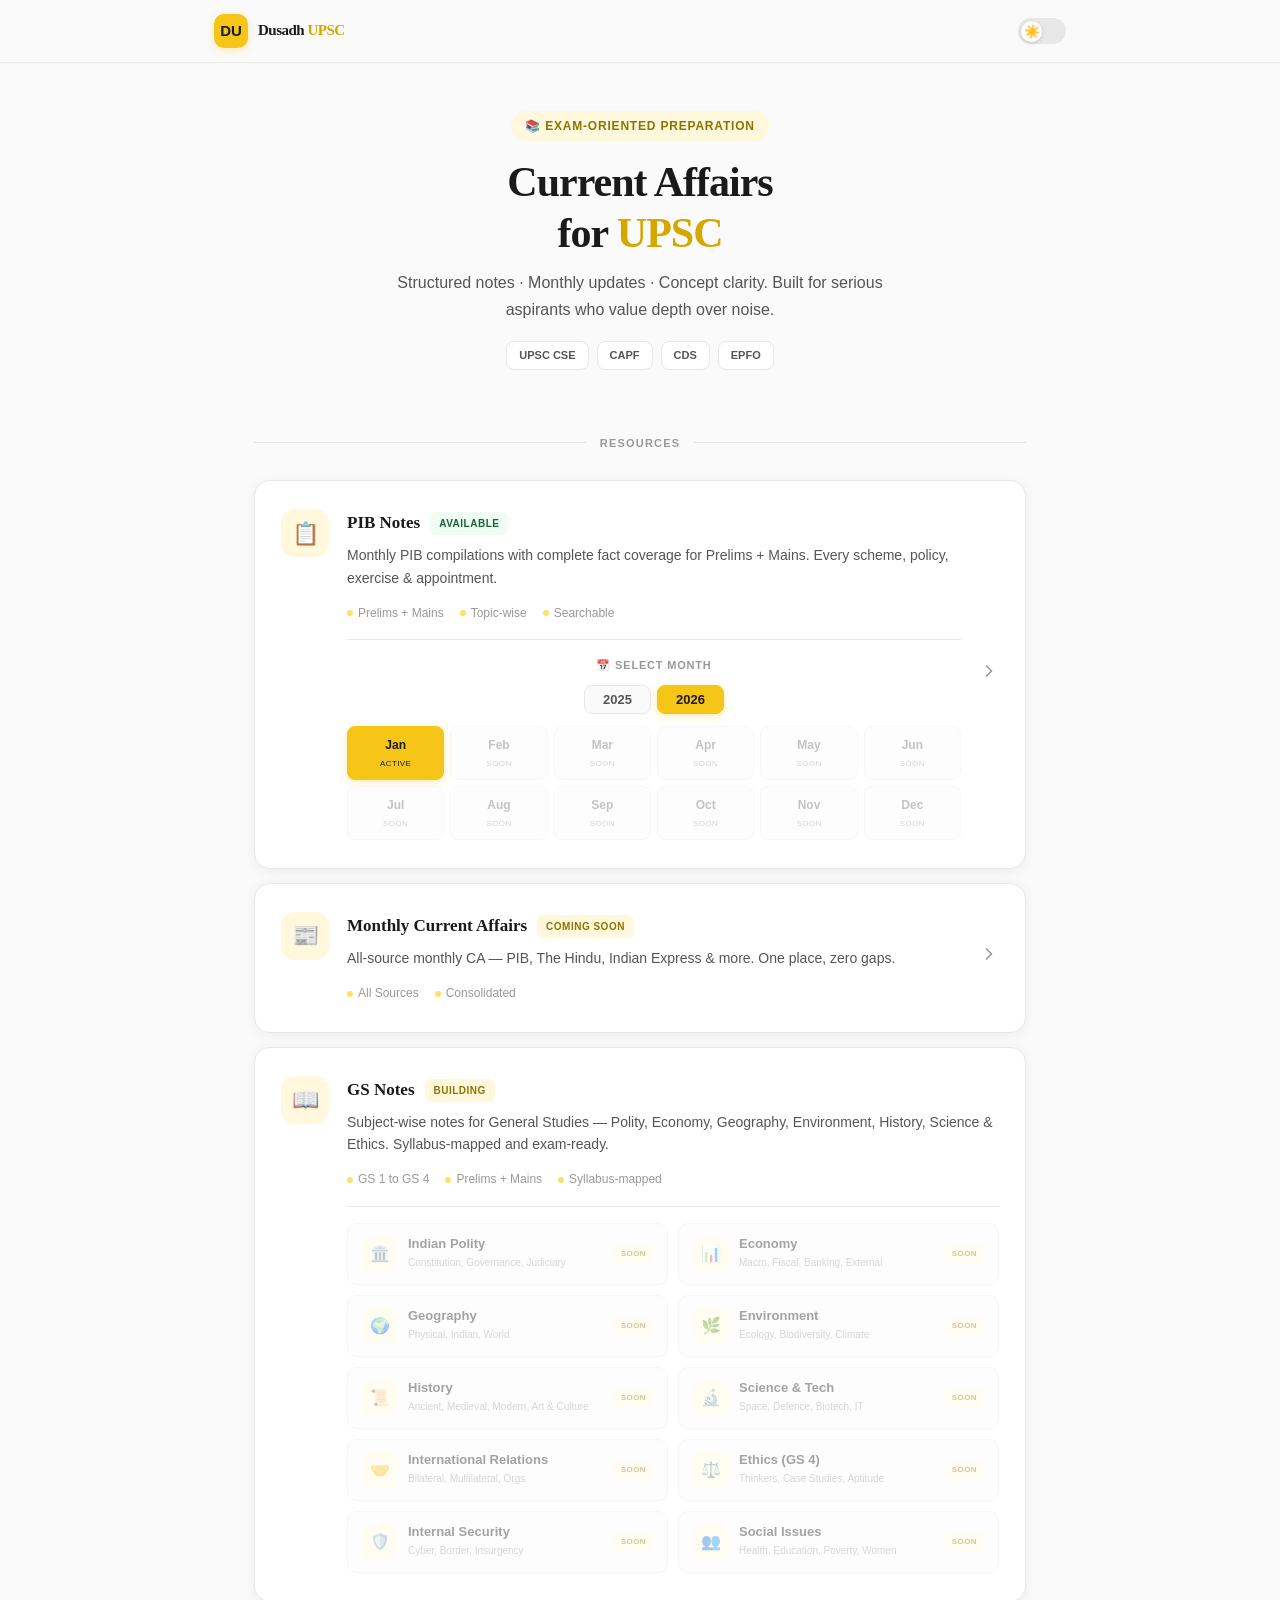
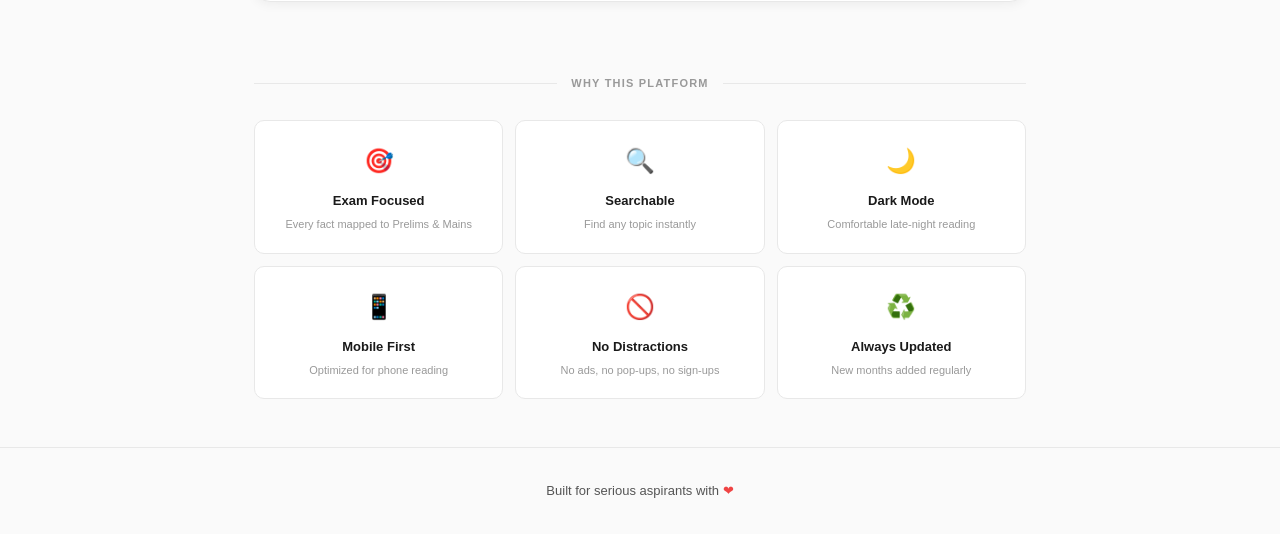
==== commit ddee0d6d: "Update card style to default cursor" ====
--- a/index.html
+++ b/index.html
@@ -119,7 +119,7 @@
             </div>
 
                         <!-- ==================== GS NOTES CARD ==================== -->
-            <div class="card">
+                <div class="card" style="cursor:default">
                 <div class="card-icon">📖</div>
                 <div class="card-body">
                     <div class="card-header">
@@ -238,7 +238,6 @@
 
                     </div>
                 </div>
-                <div class="card-arrow"><svg width="20" height="20" viewBox="0 0 24 24" fill="none" stroke="currentColor" stroke-width="2" stroke-linecap="round" stroke-linejoin="round"><polyline points="9 18 15 12 9 6"/></svg></div>
             </div>
 
         </div>
